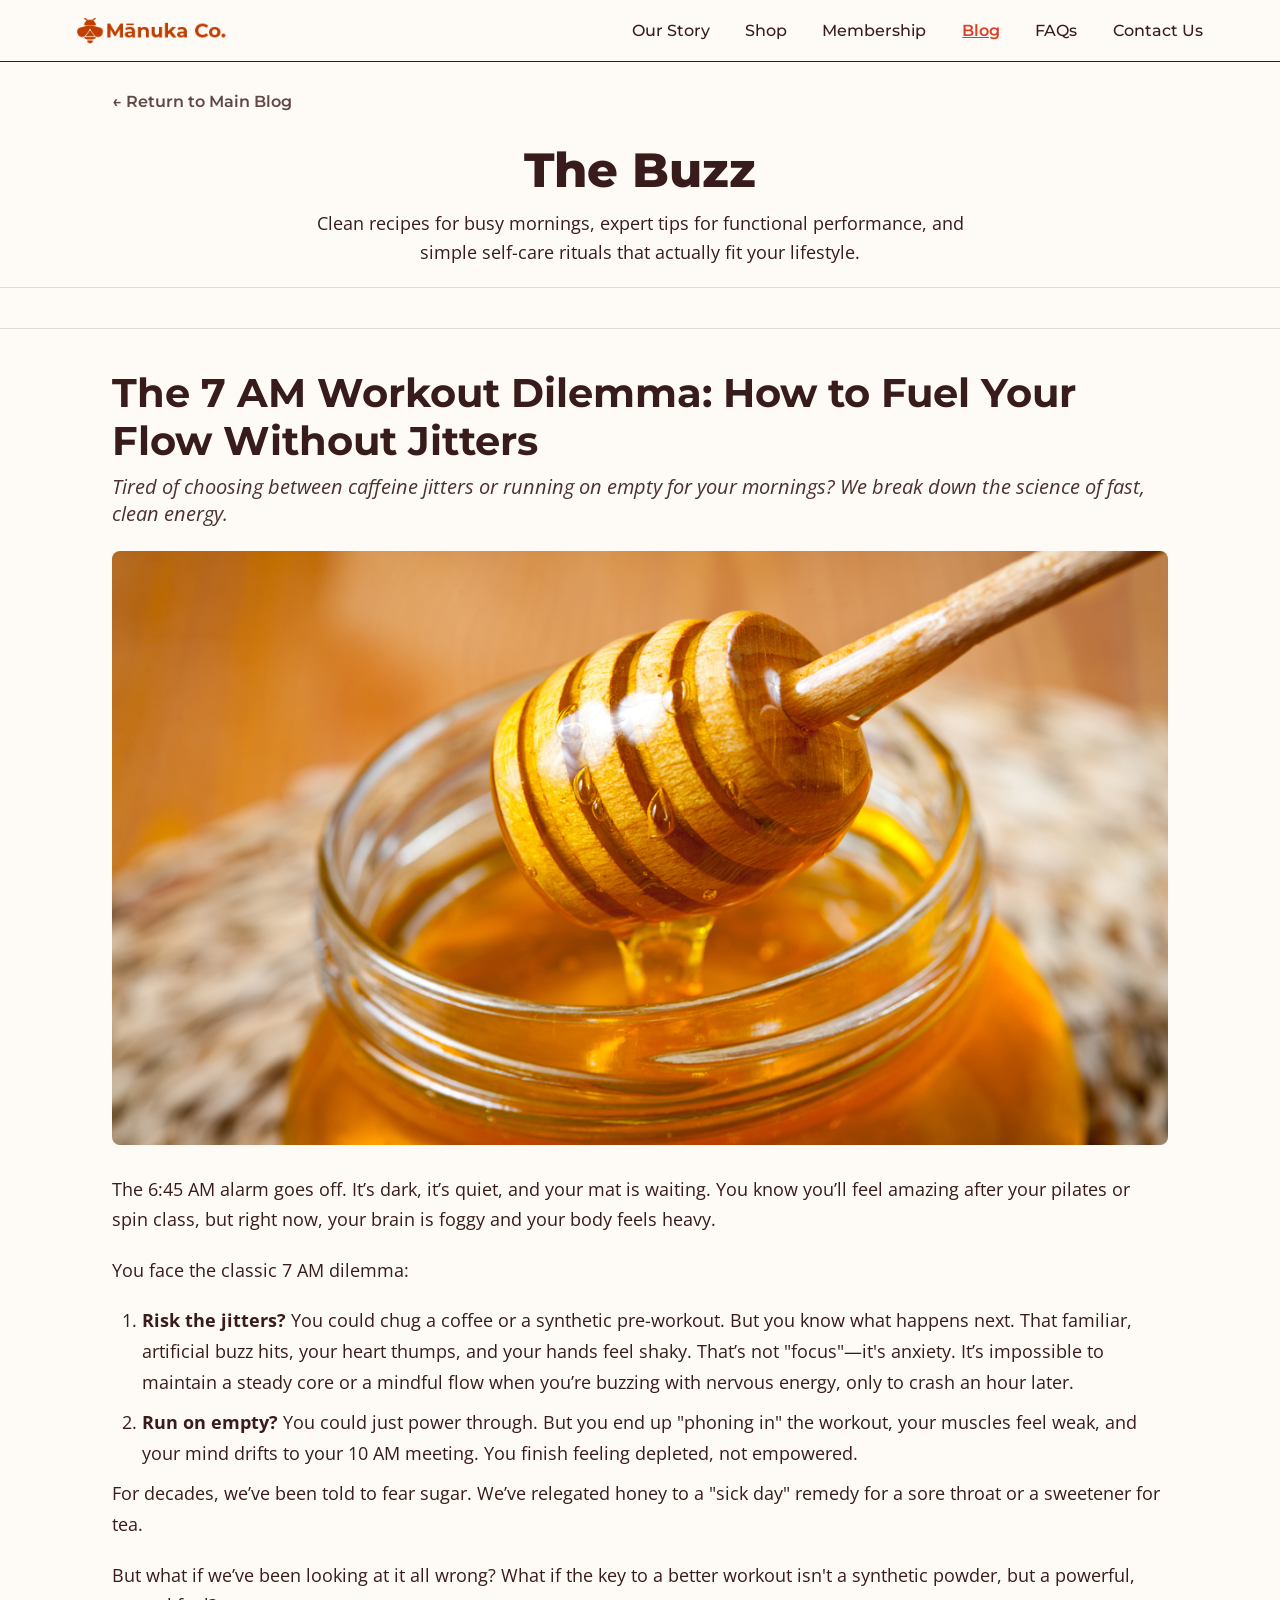
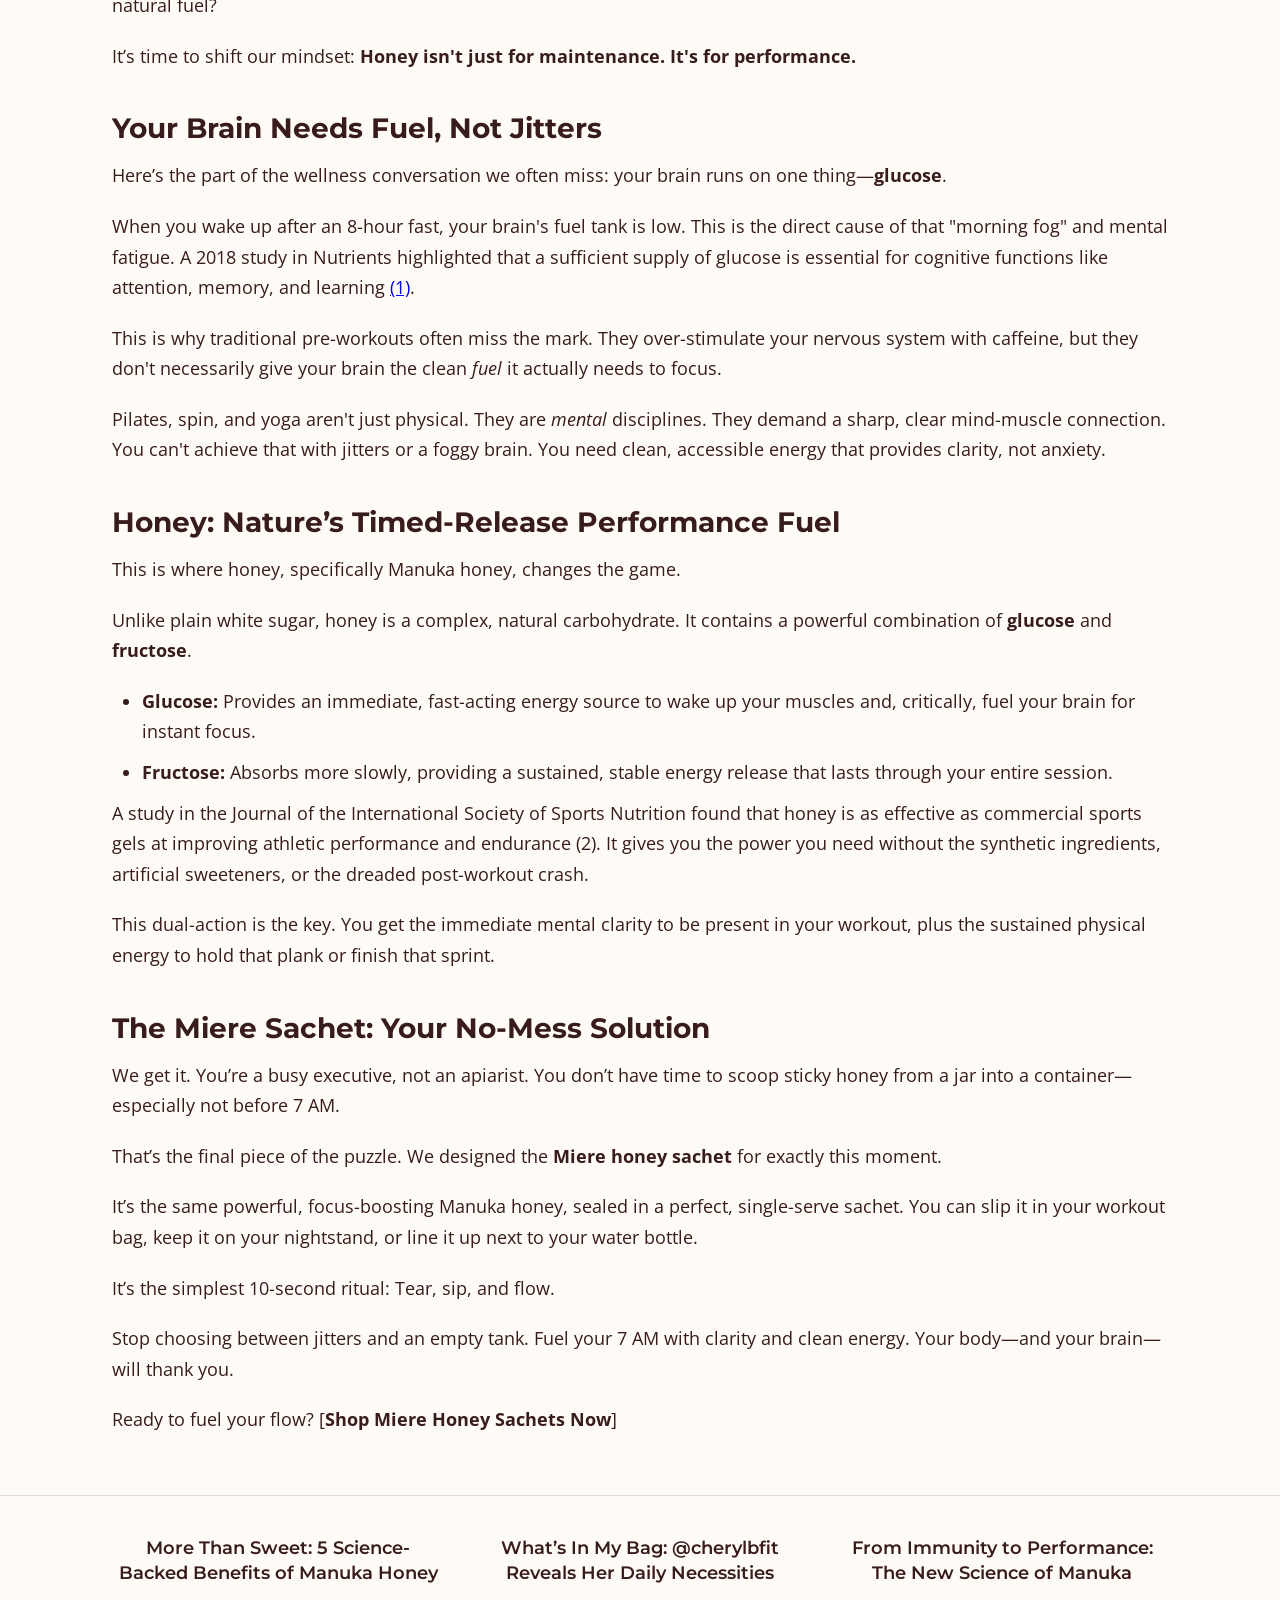
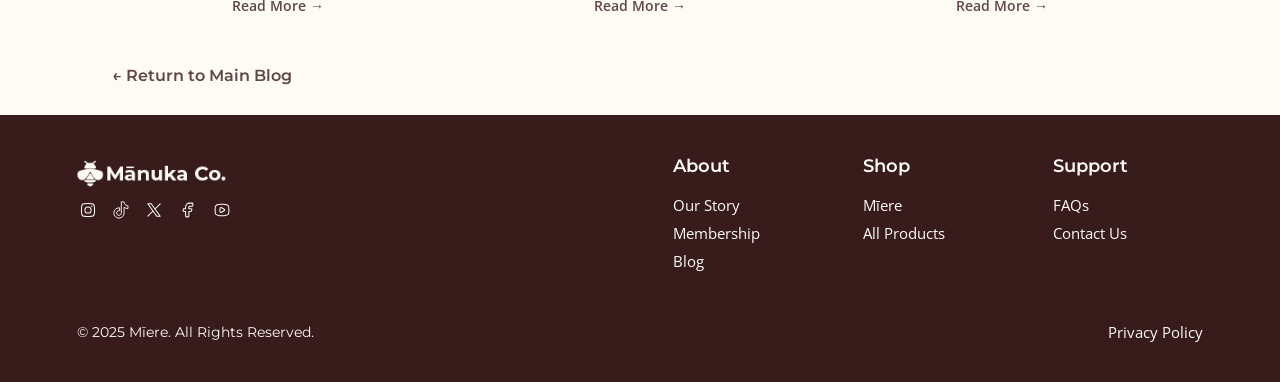
==== blog-detail.html @ 437613cb "Split blog and blog-details pages" ====
<!doctype html>
<html lang="en">
<body class="page-blog-detail">
    <meta charset="UTF-8">
    <meta name="viewport" content="width=device-width, initial-scale=1.0">
    <title>The 7 AM Workout Dilemma - Blog | Manuka Co.</title>

    <link rel="icon" type="image/x-icon" href="css/favicon/favicon.ico">
    <link rel="preconnect" href="https://fonts.googleapis.com">
    <link rel="preconnect" href="https://fonts.gstatic.com" crossorigin>
    <link href="https://fonts.googleapis.com/css2?family=Montserrat:ital,wght@0,100..900;1,100..900&family=Open+Sans:ital,wght@0,300..800;1,300..800&display=swap" rel="stylesheet">
    
    <link rel="stylesheet" href="css/global.css">
    <link rel="stylesheet" href="css/blog.css">
</head>

<body>
    <div class="page">
        <div class="container">
            <header class="navbar">
                <div class="logo">
                    <a href="index.html">
                        <img src="css/imgs/ManukaCo_Long_BloodOrange.png" alt="Mīere Logo">
                    </a>
                </div>
                <nav class="nav-links">
                    <a href="story.html" data-text="Our Story">Our Story</a>
                    <a href="shop.html" data-text="Shop">Shop</a>
                    <a href="membership.html" data-text="Membership">Membership</a>
                    <a href="blog.html" class="active" data-text="Blog">Blog</a>
                    <a href="faq.html" data-text="FAQs">FAQs</a>
                    <a href="contact.html" data-text="Contact Us">Contact Us</a>
                </nav>
                <div class="menu-toggle" id="mobile-menu">
                    <span class="bar"></span>
                    <span class="bar"></span>
                    <span class="bar"></span>
                </div>
            </header>
            

            <main class="blog-container page-blog-detail">
                
                <a href="blog.html" class="btn-return">← Return to Main Blog</a>

                <section class="blog-header">
                    <h1>The Buzz</h1>
                    <p class="lead">Clean recipes for busy mornings, expert tips for functional performance, and simple self-care rituals that actually fit your lifestyle.</p>
                </section>

                <nav class="blog-subnav">
                    </nav>

                <div class="blog-layout-wrapper">

                    <article class="blog-feature" id="feature-article">
                        <h2>The 7 AM Workout Dilemma: How to Fuel Your Flow Without Jitters</h2>
                        <p class="blurb">Tired of choosing between caffeine jitters or running on empty for your mornings? We break down the science of fast, clean energy.</p>
                        
                        <img src="css/imgs/health-benefits-of-honey.jpg" alt="Honey dipper in a jar of golden honey">

                        <div class="article-content-wrapper">
                            <div class="article-content-full">
                                <p>The 6:45 AM alarm goes off. It’s dark, it’s quiet, and your mat is waiting. You know you’ll feel amazing after your pilates or spin class, but right now, your brain is foggy and your body feels heavy.</p>
                                <p>You face the classic 7 AM dilemma:</p>
                                <ol>
                                    <li><b>Risk the jitters?</b> You could chug a coffee or a synthetic pre-workout. But you know what happens next. That familiar, artificial buzz hits, your heart thumps, and your hands feel shaky. That’s not "focus"—it's anxiety. It’s impossible to maintain a steady core or a mindful flow when you’re buzzing with nervous energy, only to crash an hour later.</li>
                                    <li><b>Run on empty?</b> You could just power through. But you end up "phoning in" the workout, your muscles feel weak, and your mind drifts to your 10 AM meeting. You finish feeling depleted, not empowered.</li>
                                </ol>
                                <p>For decades, we’ve been told to fear sugar. We’ve relegated honey to a "sick day" remedy for a sore throat or a sweetener for tea.</p>
                                <p>But what if we’ve been looking at it all wrong? What if the key to a better workout isn't a synthetic powder, but a powerful, natural fuel?</p>
                                <p>It’s time to shift our mindset: <b>Honey isn't just for maintenance. It's for performance.</b></p>

                                <h3>Your Brain Needs Fuel, Not Jitters</h3>
                                <p>Here’s the part of the wellness conversation we often miss: your brain runs on one thing—<b>glucose</b>.</p>
                                <p>When you wake up after an 8-hour fast, your brain's fuel tank is low. This is the direct cause of that "morning fog" and mental fatigue. A 2018 study in Nutrients highlighted that a sufficient supply of glucose is essential for cognitive functions like attention, memory, and learning <a href="https://pmc.ncbi.nlm.nih.gov/articles/PMC12209867/"  target="_blank" alt="link to benefits of honey in performance article">(1)</a>.</p>
                                <p>This is why traditional pre-workouts often miss the mark. They over-stimulate your nervous system with caffeine, but they don't necessarily give your brain the clean <i>fuel</i> it actually needs to focus.</p>
                                <p>Pilates, spin, and yoga aren't just physical. They are <i>mental</i> disciplines. They demand a sharp, clear mind-muscle connection. You can't achieve that with jitters or a foggy brain. You need clean, accessible energy that provides clarity, not anxiety.</p>

                                <h3>Honey: Nature’s Timed-Release Performance Fuel</h3>
                                <p>This is where honey, specifically Manuka honey, changes the game.</p>
                                <p>Unlike plain white sugar, honey is a complex, natural carbohydrate. It contains a powerful combination of <b>glucose</b> and <b>fructose</b>.</p>
                                <ul>
                                    <li><b>Glucose:</b> Provides an immediate, fast-acting energy source to wake up your muscles and, critically, fuel your brain for instant focus.</li>
                                    <li><b>Fructose:</b> Absorbs more slowly, providing a sustained, stable energy release that lasts through your entire session.</li>
                                </ul>
                                <p>A study in the Journal of the International Society of Sports Nutrition found that honey is as effective as commercial sports gels at improving athletic performance and endurance (2). It gives you the power you need without the synthetic ingredients, artificial sweeteners, or the dreaded post-workout crash.</p>
                                <p>This dual-action is the key. You get the immediate mental clarity to be present in your workout, plus the sustained physical energy to hold that plank or finish that sprint.</p>
                                
                                <h3>The Miere Sachet: Your No-Mess Solution</h3>
                                <p>We get it. You’re a busy executive, not an apiarist. You don’t have time to scoop sticky honey from a jar into a container—especially not before 7 AM.</p>
                                <p>That’s the final piece of the puzzle. We designed the <b>Miere honey sachet</b> for exactly this moment.</p>
                                <p>It’s the same powerful, focus-boosting Manuka honey, sealed in a perfect, single-serve sachet. You can slip it in your workout bag, keep it on your nightstand, or line it up next to your water bottle.</p>
                                <p>It’s the simplest 10-second ritual: Tear, sip, and flow.</p>
                                <p>Stop choosing between jitters and an empty tank. Fuel your 7 AM with clarity and clean energy. Your body—and your brain—will thank you.</p>
                                <p>Ready to fuel your flow? [<b>Shop Miere Honey Sachets Now</b>]</p>
                            </div>
                            
                            </div>

                        </article>

                </div> <section class="blog-next-grid" id="next-articles-grid">
                    <div class="next-article-item">
                        <h5>More Than Sweet: 5 Science-Backed Benefits of Manuka Honey</h5>
                        <a href="#">Read More →</a>
                    </div>
                    <div class="next-article-item">
                        <h5>What’s In My Bag: @cherylbfit Reveals Her Daily Necessities</h5>
                        <a href="#">Read More →</a>
                    </div>
                    <div class="next-article-item">
                        <h5>From Immunity to Performance: The New Science of Manuka</h5>
                        <a href="#">Read More →</a>
                    </div>
                </section>

                <a href="blog.html" class="btn-return">← Return to Main Blog</a>

            </main>

            <footer class="footer">
                <div class="footer-top">
                        <div class="footer-col footer-brand">
                            <div class="logo">
                                <a href="index.html">
                                    <img src="css/imgs/ManukaCo_Long_Cream.png" alt="Mīere Logo">
                                </a>
                            </div>
                            <div class="social-icons">
                                <img src="css/icons/instagram.svg" alt="Instagram">
                                <img src="css/icons/tiktok.svg" alt="TikTok">
                                <img src="css/icons/x.svg" alt="Twitter">
                                <img src="css/icons/facebook.svg" alt="Facebook">
                                <img src="css/icons/youtube.svg" alt="YouTube">
                            </div>
                        </div>

                        <div class="footer-col">
                            <h4>About</h4>
                            <p><a href="story.html">Our Story</a></p>
                            <p><a href="membership.html">Membership</a></p>
                            <p><a href="blog.html">Blog</p></a>
                        </div>
                        <div class="footer-col">
                            <h4>Shop</h4>
                            <p><a href="shop-detail.html">Mīere</a></p>
                            <p><a href="shop.html">All Products</a></p>
                        </div>
                        <div class="footer-col">
                            <h4>Support</h4>
                            <p><a href="faq.html">FAQs</a></p>
                            <p><a href="contact.html">Contact Us</a></p>
                        </div>
                    </div>

                    <div class="footer-bottom">
                        <p class="left">© 2025 Mīere. All Rights Reserved.</p>
                        <div class="right">
                            <p><a href=privacy-policy.html>Privacy Policy</p></a>
                        </div>
                    </div>
            </footer>
        </div>
    </div>

    <script>
        /* JavaScript for Mobile Menu Toggle */
        const menu = document.getElementById('mobile-menu');
        const navLinks = document.querySelector('.nav-links');

        menu.addEventListener('click', () => {
            navLinks.classList.toggle('active');
            menu.classList.toggle('active');
        });
    </script>
</body>
</html>
---- css/global.css ----
* {
  margin: 0;
  padding: 0;
  box-sizing: border-box;
}

html, body {
  background-color: #FEFBF6;
  font-family: 'Open Sans', sans-serif;
  color: #381B1B;
  overflow-y: auto;     
  scrollbar-width: none;      /* Firefox */
  -ms-overflow-style: none;   /* IE/Edge */
}
html::-webkit-scrollbar, body::-webkit-scrollbar {
  display: none;              /* Chrome, Safari */
}

/* Header/NavBar */
.navbar {
  display: flex;
  justify-content: space-between;
  align-items: center;
  background-color: #FEFBF6;
  border-bottom: 1px solid #381B1B;
  padding: 12px clamp(20px, 6vw, 112px);
  max-width: 1600px;
  margin: 0 auto;
  position: relative;
  z-index: 1000;
}

.logo img {
  padding-top: 5px;
  height: 32px;     
  width: auto;        
  cursor: pointer;
}

.nav-links {
  display: flex;
  gap: 35px;
}

.nav-links a {
  text-decoration: none;
  color: #381B1B;
  font-family: 'Montserrat', sans-serif;
  font-weight: 500;
  font-size: clamp(16px, 1.1vw, 20px);
  transition: color 0.3s ease, font-weight 0.2s ease;
  display: inline-block;
  position: relative;
}
.nav-links a:hover { /* Hover state */
  color: #F7C415;
  font-weight: 600;
}
.nav-links a::after { /* Prevent width shift: reserve a bit of extra space visually */
  content: attr(data-text);
  font-weight: 600;
  visibility: hidden;
  height: 0;
  overflow: hidden;
  display: block;
}
.nav-links a.active  { 
  color: #DC3E25;
  font-weight: 600;
  text-decoration: underline;
}

.menu-toggle { /* Hamburger Menu for Mobile*/
  display: none;
  flex-direction: column;
  cursor: pointer;
  gap: 5px;
}

.bar {
  height: 2.5px;
  width: 25px;
  background-color: #381B1B;
  border-radius: 1px;
  transition: all 0.3s ease;
}

@media (max-width: 900px) {
  .nav-links {
    position: absolute;
    top: 100%;
    right: 0;
    background-color: #EFE8DD;
    width: 100%;
    flex-direction: column;
    align-items: center;
    gap: 25px;
    padding: 20px 0;
    border-top: 1px solid #381B1B;
    display: none;
  }

  .nav-links.active {
    display: flex;
  }

  .menu-toggle {
    display: flex;
  }
  .menu-toggle:hover .bar {
    background-color: #F7C415;
  }
  .menu-toggle.active .bar {
    background-color: #DC3E25;
  }
  .menu-toggle.active:hover .bar {
  background-color: #F7C415;
  }
}

/* Footer */
.footer {
  background-color: #381B1B;
  color: #FEFBF6;
  font-family: 'Montserrat', sans-serif;
  padding: 40px clamp(20px, 6vw, 112px);
}

.footer-top {
  display: flex;
  justify-content: space-between;
  flex-wrap: wrap;
  gap: 40px;
  margin-bottom: 30px;
}

.footer-col {
  display: flex;
  flex-direction: column;
  gap: 8px;
  min-width: 150px;
}

.footer-col h4 {
  font-weight: 600;
  font-size: 18px;
  margin-bottom: 10px;
}

.footer-col p {
  font-size: 15px;
  cursor: pointer;
  transition: color 0.3s ease;
}
.footer-col p a {
  text-decoration: none;
  color: #FEFBF6;
  font-size: 15px;
  font-family: 'Open Sans', sans-serif;
  transition: color 0.3s ease, font-weight 0.2s ease;
}
.footer-col p a:visited {
  color: #FEFBF6;
}
.footer-col p a:hover {
  color: #F7C415;
  font-weight: 600;
}

.footer-brand {
  flex: 1;
  min-width: 200px;
}

.social-icons {
  display: flex;
  gap: 12px;
}

.social-icons img {
  height: 22px;
  width: auto;
  cursor: pointer;
  transition: filter 0.3s ease;
}
.social-icons img:hover {
  filter: brightness(0) saturate(100%) invert(77%) sepia(55%) saturate(426%) hue-rotate(5deg) brightness(102%) contrast(95%);
  transition: filter 0.3s ease;
}

.footer-bottom {
  display: flex;
  justify-content: space-between;
  align-items: center;
  flex-wrap: wrap;
  border-top: 1px solid #381B1B;
  padding-top: 20px;
  font-size: 14px;
}

.footer-bottom p {
  margin: 0;
  cursor: pointer;
  transition: color 0.3s ease;
}
.footer-bottom p a {
  text-decoration: none;
  color: #FEFBF6;
  font-size: 15px;
  font-family: 'Open Sans', sans-serif;
  transition: color 0.3s ease, font-weight 0.2s ease;
}
.footer-bottom p a:visited {
  color: #FEFBF6;
}
.footer-bottom p a:hover {
  color: #F7C415;
  font-weight: 600;
}

.footer-bottom .right {
  display: flex;
  gap: 30px;
}
.footer-bottom .right:hover {
  color: #F7C415;
  font-weight: 600;
}

@media (max-width: 900px) {
  .footer-top {
    flex-direction: column;
    align-items: flex-start;
  }

  .footer-bottom {
    flex-direction: column;
    align-items: flex-start;
    gap: 10px;
  }

  .footer-bottom .right {
    flex-wrap: wrap;
    gap: 15px;
  }

  .footer-logo {
    height: 38px;
  }
}
---- css/blog.css ----
/* ==========================================================================
   BLOG PAGE STYLES
   ========================================================================== */

:root {
    --blog-margin-x: 112px;
}

.blog-container {
    max-width: 1280px;
    margin: 0 auto;
    padding: 20px 0;
}

/* --- NEW: Return Button Style --- */
.btn-return {
    display: inline-block;
    margin: 10px 0 10px var(--blog-margin-x);
    font-family: 'Montserrat', sans-serif;
    font-weight: 600;
    font-size: 16px;
    color: var(--deep-brown);
    text-decoration: none;
    background: none;
    border: none;
    cursor: pointer;
    opacity: 0.8;
    transition: opacity 0.3s ease;
}
.btn-return:hover {
    opacity: 1;
}

/* --- Blog Header --- */
.blog-header {
    text-align: center;
    padding: 20px var(--blog-margin-x);
    border-bottom: 1px solid rgba(71, 28, 28, 0.15);
}
.blog-header h1 {
    font-size: 48px;
    font-family: 'Montserrat', sans-serif;
    font-weight: 800;
    margin: 0 0 10px;
}
.blog-header .lead {
    font-size: 18px;
    max-width: 650px;
    margin: 0 auto;
    line-height: 1.6;
    color: var(--deep-brown);
}

/* --- Sub Navigation --- */
.blog-subnav {
    display: flex;
    justify-content: center;
    gap: 30px;
    padding: 20px var(--blog-margin-x);
    border-bottom: 1px solid rgba(71, 28, 28, 0.15);
}
.subnav-link {
    font-family: 'Montserrat', sans-serif;
    font-weight: 600;
    font-size: 16px;
    text-decoration: none;
    color: var(--deep-brown);
    transition: opacity 0.3s ease;
    padding-bottom: 4px;
    border-bottom: 2px solid transparent;
}
.subnav-link:hover {
    color: #FDD803
}
.subnav-link.active {
    color: #DC3E25;
    opacity: 1;
}

/* --- Main Layout --- */
.blog-layout-wrapper {
    display: grid;
    /* This is the default 2-column layout for blog.html */
    grid-template-columns: 280px 1fr;
    gap: 48px;
    padding: 40px var(--blog-margin-x);
    transition: grid-template-columns 0.4s ease;
}

/* --- Left Column: Previous --- */
.blog-previous {
    border-right: 1px solid rgba(71, 28, 28, 0.15);
    padding-right: 24px;
    transition: opacity 0.3s ease, transform 0.3s ease;
}
.blog-previous h4 {
    font-family: 'Montserrat', sans-serif;
    font-size: 14px;
    font-weight: 700;
    text-transform: uppercase;
    letter-spacing: 0.5px;
    margin: 0 0 20px;
    color: var(--deep-brown);
}
.previous-article-item {
    margin-bottom: 24px;
}
.previous-article-item h5 {
    font-family: 'Montserrat', sans-serif;
    font-size: 18px;
    font-weight: 600;
    line-height: 1.4;
    margin: 0 0 6px;
}
.previous-article-item a {
    font-size: 14px;
    font-weight: 600;
    color: var(--deep-brown);
    text-decoration: none;
    opacity: 0.8;
}
.previous-article-item a:hover {
    text-decoration: underline;
}

/* --- Right Column: Feature Article --- */
.blog-feature h2 {
    font-family: 'Montserrat', sans-serif;
    font-size: 40px;
    font-weight: 700;
    line-height: 1.2;
    margin: 0 0 8px;
}
.blog-feature .blurb {
    font-family: 'Open Sans', sans-serif;
    font-size: 20px;
    font-style: italic;
    color: var(--deep-brown);
    opacity: 0.9;
    margin: 0 0 24px;
}
.blog-feature img {
    width: 100%;
    border-radius: 8px;
    margin-bottom: 24px;
    object-fit: cover;
}

/* --- Collapsed/Full Article State --- */

/* FIXED: This CSS syntax was nested incorrectly. */
.article-content-wrapper {
    position: relative;
}
/* This is for blog.html */
.article-content-wrapper .article-content-preview {
    max-height: 120px;
    overflow: hidden;
    transition: max-height 0.6s ease-in-out;
}
/* This is for blog-detail.html */
.article-content-wrapper .article-content-full {
    max-height: none; /* Shows full content */
}
/* This is the gradient for blog.html */
.article-content-wrapper .read-more-fade {
    position: absolute;
    bottom: 0;
    left: 0;
    width: 100%;
    height: 100px;
    background: linear-gradient(180deg, rgba(254, 251, 246, 0) 0%, var(--bg-cream) 100%);
    transition: opacity 0.3s ease;
}

/* Article Typography (Shared) */
.article-content-preview p,
.article-content-preview li,
.article-content-full p,
.article-content-full li {
    font-size: 18px;
    line-height: 1.7;
    margin-bottom: 20px;
    font-family: 'Open Sans', sans-serif;
}
.article-content-preview h3,
.article-content-full h3 {
    font-family: 'Montserrat', sans-serif;
    font-size: 28px;
    font-weight: 700;
    margin: 40px 0 15px;
}
.article-content-preview ol,
.article-content-preview ul,
.article-content-full ol,
.article-content-full ul {
    padding-left: 30px;
}
.article-content-preview li,
.article-content-full li {
    margin-bottom: 10px;
}

/* Read More Button (for blog.html) */
/* This can be an <a> tag styled as a button */
.btn-read-more {
    display: block;
    width: 160px;
    margin: 20px auto 0;
    padding: 12px 20px;
    background: var(--bg-cream);
    border: 3px solid var(--deep-brown);
    border-radius: 30px;
    font-family: 'Montserrat', sans-serif;
    font-size: 16px;
    font-weight: 800;
    color: var(--deep-brown);
    cursor: pointer;
    transition: all 0.3s ease;
    text-align: center;
    text-decoration: none;
}
.btn-read-more:hover {
    background-color: #DC3E25;
    color: #FEFBF6;
    border-color: #DC3E25;
}

/* --- Bottom "Next Grid" --- */
.blog-next-grid {
    display: none; /* Hidden by default on blog.html */
    grid-template-columns: 1fr 1fr 1fr;
    gap: 30px;
    padding: 40px var(--blog-margin-x);
    border-top: 1px solid rgba(71, 28, 28, 0.15);
    opacity: 0;
    transition: opacity 0.5s ease 0.2s;
}
.next-article-item {
    text-align: center;
}
.next-article-item h5 {
    font-family: 'Montserrat', sans-serif;
    font-size: 18px;
    font-weight: 600;
    line-height: 1.4;
    margin: 0 0 8px;
}
.next-article-item a {
    font-size: 14px;
    font-weight: 600;
    color: var(--deep-brown);
    text-decoration: none;
    opacity: 0.8;
}

/* ==========================================================================
   BLOG DETAIL PAGE OVERRIDES
   ========================================================================== */

/* This class is on the <body> of blog-detail.html */

.page-blog-detail .blog-layout-wrapper {
    /* Change to a single column */
    grid-template-columns: 1fr;
}
.page-blog-detail .blog-previous {
    /* Hide the left "Previous" column */
    display: none;
}
.page-blog-detail .read-more-fade {
    /* Hide the gradient */
    display: none;
}
.page-blog-detail .btn-read-more {
    /* Hide the "Read More" button */
    display: none;
}
.page-blog-detail .blog-next-grid {
    /* Show the bottom 3-column grid */
    display: grid;
    opacity: 1;
}

/* ==========================================================================
   RESPONSIVE (Mobile @ 900px)
   ========================================================================== */

@media (max-width: 900px) {
    :root {
        --blog-margin-x: 24px; /* Reduce page padding for mobile */
    }

    .btn-return {
        margin: 10px 0 10px var(--blog-margin-x);
    }

    .blog-header h1 {
        font-size: 40px;
    }
    .blog-header .lead {
        font-size: 16px;
    }
    .blog-subnav {
        gap: 12px;
        justify-content: space-around;
    }
    .subnav-link {
        font-size: 14px;
    }

    /* --- Stacked Layout for Mobile (Both pages) --- */
    .blog-layout-wrapper {
        display: flex;
        flex-direction: column;
        gap: 40px;
        padding-top: 30px;
    }
    .blog-feature {
        order: 1; /* Show feature article first */
    }
    .blog-previous {
        order: 2; /* Show "Previous" list second */
        border-right: none;
        border-top: 1px solid rgba(71, 28, 28, 0.15);
        padding-right: 0;
        padding-top: 30px;
    }
    .blog-previous h4 {
        text-align: center;
    }
    .blog-feature h2 {
        font-size: 32px;
    }
    .blog-feature .blurb {
        font-size: 18px;
    }
    .article-content-preview p,
    .article-content-preview li,
    .article-content-full p,
    .article-content-full li {
        font-size: 16px;
    }
    .article-content-preview h3,
    .article-content-full h3 {
        font-size: 24px;
    }

    /* --- Bottom Grid on Mobile (Both pages) --- */
    .blog-next-grid {
        grid-template-columns: 1fr;
        gap: 24px;
    }
    .next-article-item {
        border-bottom: 1px solid rgba(71, 28, 28, 0.1);
        padding-bottom: 20px;
    }
    .next-article-item:last-child {
        border-bottom: none;
    }
}
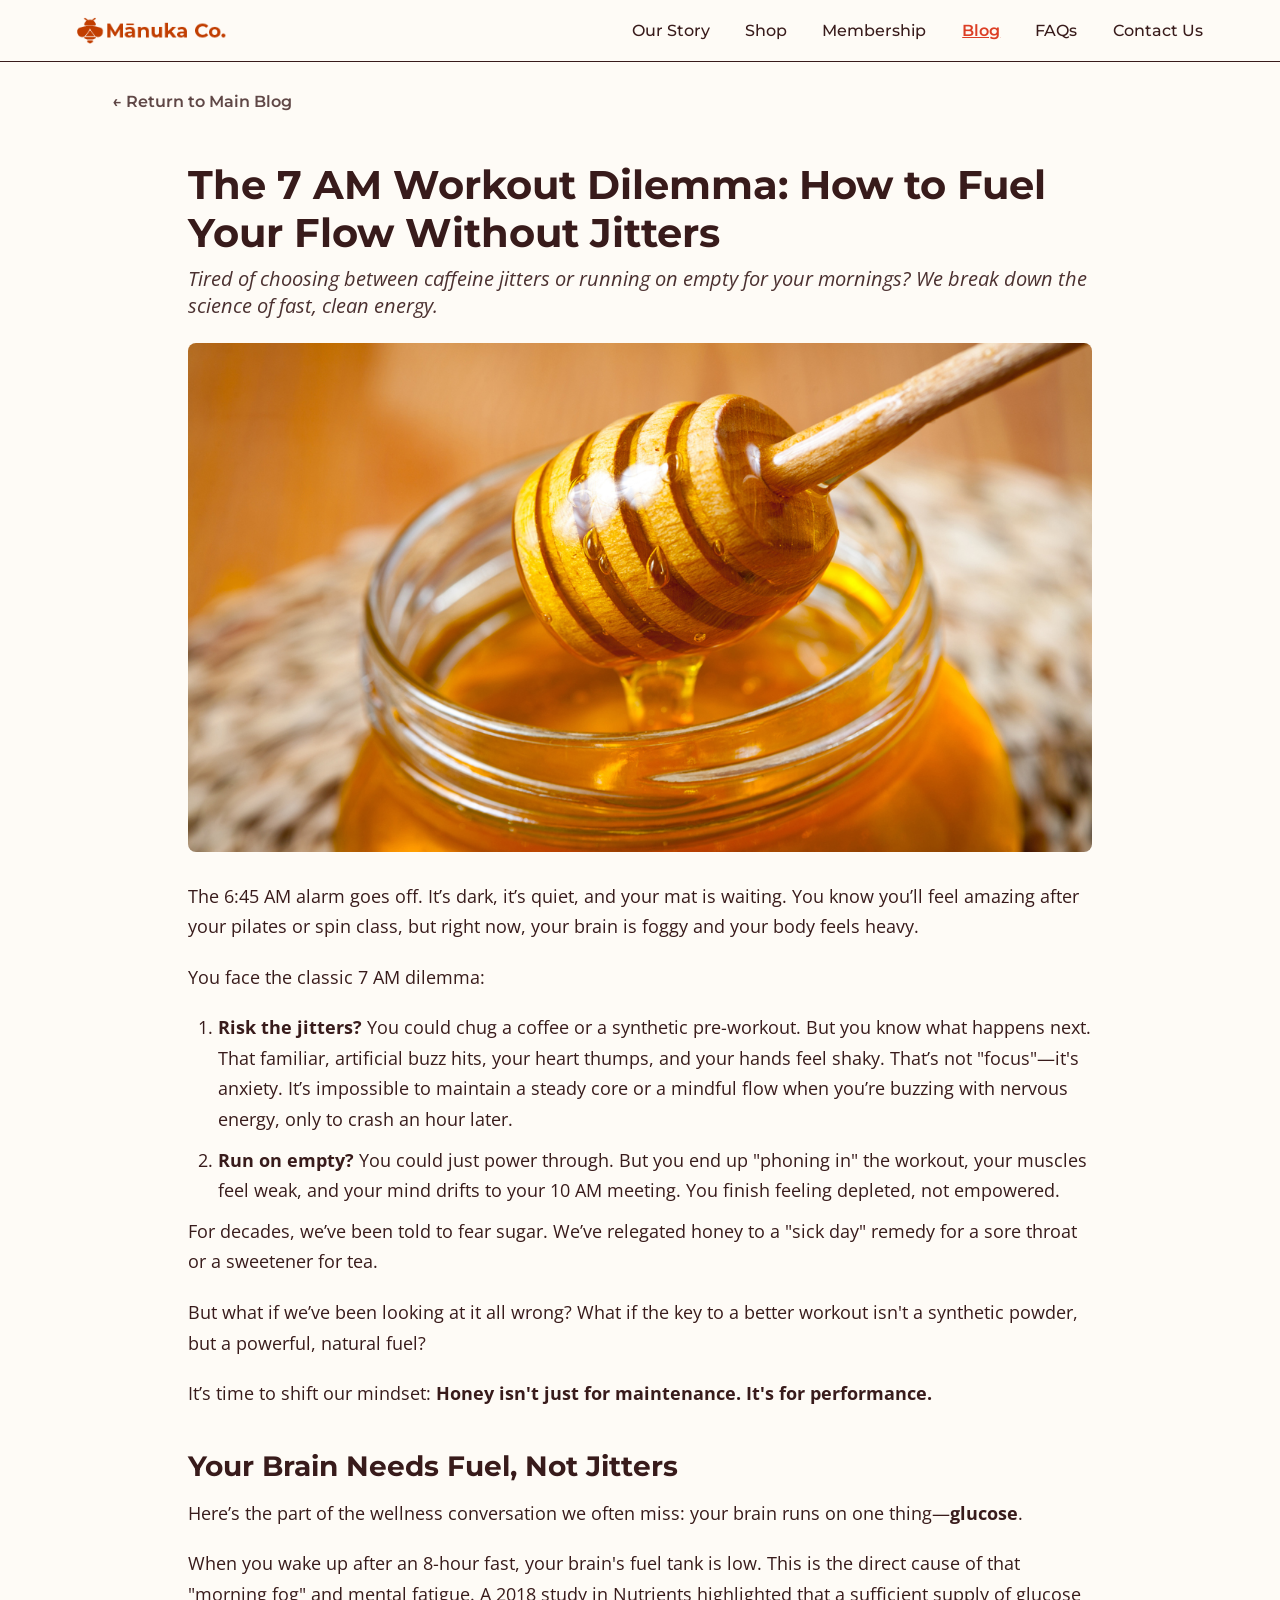
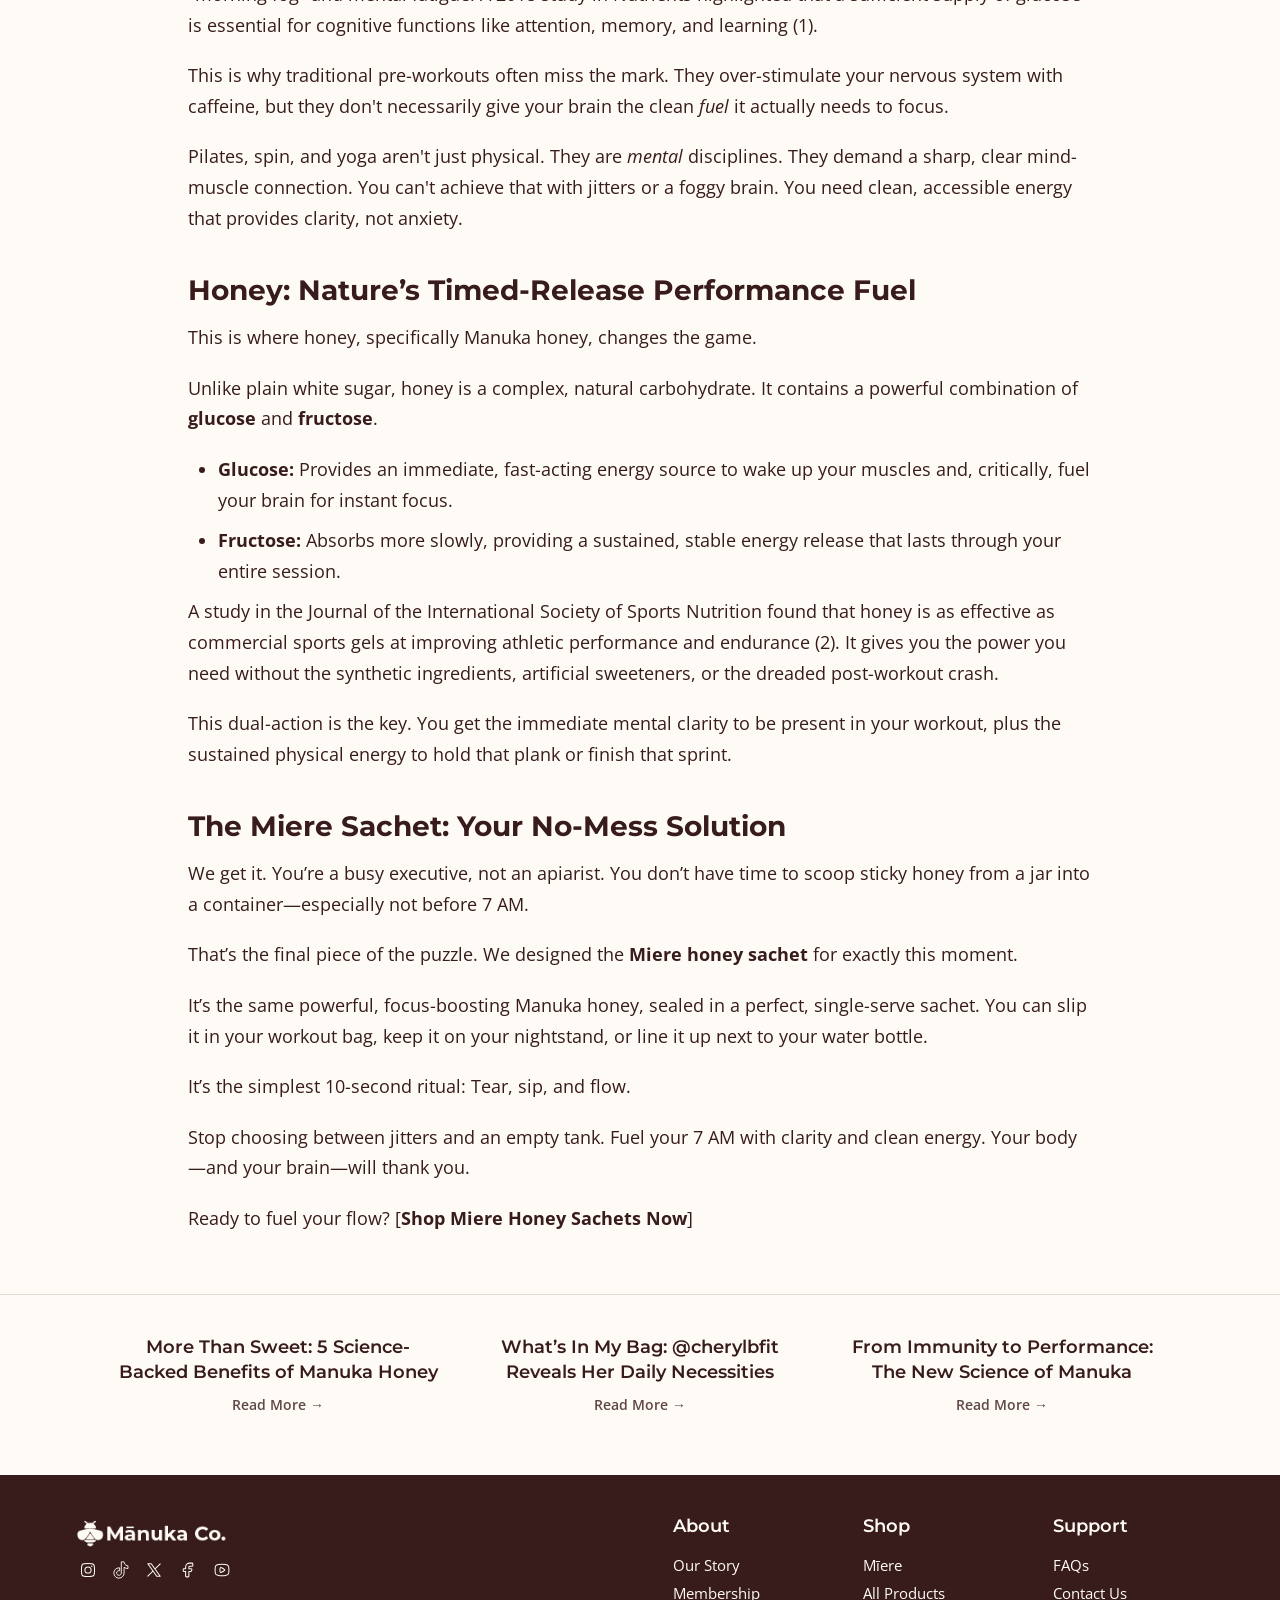
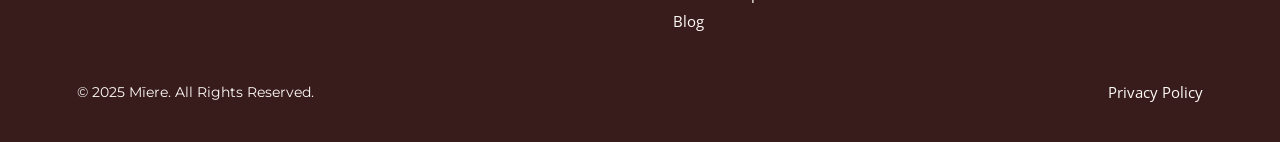
==== commit ef6047bc: "Separated both pages + styled Fixed issues that occurred when splitting the pages.  Added animation " ====
--- a/blog-detail.html
+++ b/blog-detail.html
@@ -11,7 +11,7 @@
     <link href="https://fonts.googleapis.com/css2?family=Montserrat:ital,wght@0,100..900;1,100..900&family=Open+Sans:ital,wght@0,300..800;1,300..800&display=swap" rel="stylesheet">
     
     <link rel="stylesheet" href="css/global.css">
-    <link rel="stylesheet" href="css/blog.css">
+    <link rel="stylesheet" href="css/blog-detail.css">
 </head>
 
 <body>
@@ -39,84 +39,68 @@
             </header>
             
 
-            <main class="blog-container page-blog-detail">
+            <main class="blog-container">
                 
                 <a href="blog.html" class="btn-return">← Return to Main Blog</a>
 
-                <section class="blog-header">
-                    <h1>The Buzz</h1>
-                    <p class="lead">Clean recipes for busy mornings, expert tips for functional performance, and simple self-care rituals that actually fit your lifestyle.</p>
-                </section>
-
-                <nav class="blog-subnav">
-                    </nav>
-
-                <div class="blog-layout-wrapper">
-
-                    <article class="blog-feature" id="feature-article">
+                <div class="blog-detail-wrapper">
+                    <article class="blog-feature-full">
                         <h2>The 7 AM Workout Dilemma: How to Fuel Your Flow Without Jitters</h2>
                         <p class="blurb">Tired of choosing between caffeine jitters or running on empty for your mornings? We break down the science of fast, clean energy.</p>
                         
                         <img src="css/imgs/health-benefits-of-honey.jpg" alt="Honey dipper in a jar of golden honey">
 
-                        <div class="article-content-wrapper">
-                            <div class="article-content-full">
-                                <p>The 6:45 AM alarm goes off. It’s dark, it’s quiet, and your mat is waiting. You know you’ll feel amazing after your pilates or spin class, but right now, your brain is foggy and your body feels heavy.</p>
-                                <p>You face the classic 7 AM dilemma:</p>
-                                <ol>
-                                    <li><b>Risk the jitters?</b> You could chug a coffee or a synthetic pre-workout. But you know what happens next. That familiar, artificial buzz hits, your heart thumps, and your hands feel shaky. That’s not "focus"—it's anxiety. It’s impossible to maintain a steady core or a mindful flow when you’re buzzing with nervous energy, only to crash an hour later.</li>
-                                    <li><b>Run on empty?</b> You could just power through. But you end up "phoning in" the workout, your muscles feel weak, and your mind drifts to your 10 AM meeting. You finish feeling depleted, not empowered.</li>
-                                </ol>
-                                <p>For decades, we’ve been told to fear sugar. We’ve relegated honey to a "sick day" remedy for a sore throat or a sweetener for tea.</p>
-                                <p>But what if we’ve been looking at it all wrong? What if the key to a better workout isn't a synthetic powder, but a powerful, natural fuel?</p>
-                                <p>It’s time to shift our mindset: <b>Honey isn't just for maintenance. It's for performance.</b></p>
+                        <div class="article-content-full">
+                            <p>The 6:45 AM alarm goes off. It’s dark, it’s quiet, and your mat is waiting. You know you’ll feel amazing after your pilates or spin class, but right now, your brain is foggy and your body feels heavy.</p>
+                            <p>You face the classic 7 AM dilemma:</p>
+                            <ol>
+                                <li><b>Risk the jitters?</b> You could chug a coffee or a synthetic pre-workout. But you know what happens next. That familiar, artificial buzz hits, your heart thumps, and your hands feel shaky. That’s not "focus"—it's anxiety. It’s impossible to maintain a steady core or a mindful flow when you’re buzzing with nervous energy, only to crash an hour later.</li>
+                                <li><b>Run on empty?</b> You could just power through. But you end up "phoning in" the workout, your muscles feel weak, and your mind drifts to your 10 AM meeting. You finish feeling depleted, not empowered.</li>
+                            </ol>
+                            <p>For decades, we’ve been told to fear sugar. We’ve relegated honey to a "sick day" remedy for a sore throat or a sweetener for tea.</p>
+                            <p>But what if we’ve been looking at it all wrong? What if the key to a better workout isn't a synthetic powder, but a powerful, natural fuel?</p>
+                            <p>It’s time to shift our mindset: <b>Honey isn't just for maintenance. It's for performance.</b></p>
 
-                                <h3>Your Brain Needs Fuel, Not Jitters</h3>
-                                <p>Here’s the part of the wellness conversation we often miss: your brain runs on one thing—<b>glucose</b>.</p>
-                                <p>When you wake up after an 8-hour fast, your brain's fuel tank is low. This is the direct cause of that "morning fog" and mental fatigue. A 2018 study in Nutrients highlighted that a sufficient supply of glucose is essential for cognitive functions like attention, memory, and learning <a href="https://pmc.ncbi.nlm.nih.gov/articles/PMC12209867/"  target="_blank" alt="link to benefits of honey in performance article">(1)</a>.</p>
-                                <p>This is why traditional pre-workouts often miss the mark. They over-stimulate your nervous system with caffeine, but they don't necessarily give your brain the clean <i>fuel</i> it actually needs to focus.</p>
-                                <p>Pilates, spin, and yoga aren't just physical. They are <i>mental</i> disciplines. They demand a sharp, clear mind-muscle connection. You can't achieve that with jitters or a foggy brain. You need clean, accessible energy that provides clarity, not anxiety.</p>
+                            <h3>Your Brain Needs Fuel, Not Jitters</h3>
+                            <p>Here’s the part of the wellness conversation we often miss: your brain runs on one thing—<b>glucose</b>.</p>
+                            <p>When you wake up after an 8-hour fast, your brain's fuel tank is low. This is the direct cause of that "morning fog" and mental fatigue. A 2018 study in Nutrients highlighted that a sufficient supply of glucose is essential for cognitive functions like attention, memory, and learning (1).</p>
+                            <p>This is why traditional pre-workouts often miss the mark. They over-stimulate your nervous system with caffeine, but they don't necessarily give your brain the clean <i>fuel</i> it actually needs to focus.</p>
+                            <p>Pilates, spin, and yoga aren't just physical. They are <i>mental</i> disciplines. They demand a sharp, clear mind-muscle connection. You can't achieve that with jitters or a foggy brain. You need clean, accessible energy that provides clarity, not anxiety.</p>
 
-                                <h3>Honey: Nature’s Timed-Release Performance Fuel</h3>
-                                <p>This is where honey, specifically Manuka honey, changes the game.</p>
-                                <p>Unlike plain white sugar, honey is a complex, natural carbohydrate. It contains a powerful combination of <b>glucose</b> and <b>fructose</b>.</p>
-                                <ul>
-                                    <li><b>Glucose:</b> Provides an immediate, fast-acting energy source to wake up your muscles and, critically, fuel your brain for instant focus.</li>
-                                    <li><b>Fructose:</b> Absorbs more slowly, providing a sustained, stable energy release that lasts through your entire session.</li>
-                                </ul>
-                                <p>A study in the Journal of the International Society of Sports Nutrition found that honey is as effective as commercial sports gels at improving athletic performance and endurance (2). It gives you the power you need without the synthetic ingredients, artificial sweeteners, or the dreaded post-workout crash.</p>
-                                <p>This dual-action is the key. You get the immediate mental clarity to be present in your workout, plus the sustained physical energy to hold that plank or finish that sprint.</p>
-                                
-                                <h3>The Miere Sachet: Your No-Mess Solution</h3>
-                                <p>We get it. You’re a busy executive, not an apiarist. You don’t have time to scoop sticky honey from a jar into a container—especially not before 7 AM.</p>
-                                <p>That’s the final piece of the puzzle. We designed the <b>Miere honey sachet</b> for exactly this moment.</p>
-                                <p>It’s the same powerful, focus-boosting Manuka honey, sealed in a perfect, single-serve sachet. You can slip it in your workout bag, keep it on your nightstand, or line it up next to your water bottle.</p>
-                                <p>It’s the simplest 10-second ritual: Tear, sip, and flow.</p>
-                                <p>Stop choosing between jitters and an empty tank. Fuel your 7 AM with clarity and clean energy. Your body—and your brain—will thank you.</p>
-                                <p>Ready to fuel your flow? [<b>Shop Miere Honey Sachets Now</b>]</p>
-                            </div>
+                            <h3>Honey: Nature’s Timed-Release Performance Fuel</h3>
+                            <p>This is where honey, specifically Manuka honey, changes the game.</p>
+                            <p>Unlike plain white sugar, honey is a complex, natural carbohydrate. It contains a powerful combination of <b>glucose</b> and <b>fructose</b>.</p>
+                            <ul>
+                                <li><b>Glucose:</b> Provides an immediate, fast-acting energy source to wake up your muscles and, critically, fuel your brain for instant focus.</li>
+                                <li><b>Fructose:</b> Absorbs more slowly, providing a sustained, stable energy release that lasts through your entire session.</li>
+                            </ul>
+                            <p>A study in the Journal of the International Society of Sports Nutrition found that honey is as effective as commercial sports gels at improving athletic performance and endurance (2). It gives you the power you need without the synthetic ingredients, artificial sweeteners, or the dreaded post-workout crash.</p>
+                            <p>This dual-action is the key. You get the immediate mental clarity to be present in your workout, plus the sustained physical energy to hold that plank or finish that sprint.</p>
                             
-                            </div>
-
-                        </article>
-
-                </div> <section class="blog-next-grid" id="next-articles-grid">
+                            <h3>The Miere Sachet: Your No-Mess Solution</h3>
+                            <p>We get it. You’re a busy executive, not an apiarist. You don’t have time to scoop sticky honey from a jar into a container—especially not before 7 AM.</p>
+                            <p>That’s the final piece of the puzzle. We designed the <b>Miere honey sachet</b> for exactly this moment.</p>
+                            <p>It’s the same powerful, focus-boosting Manuka honey, sealed in a perfect, single-serve sachet. You can slip it in your workout bag, keep it on your nightstand, or line it up next to your water bottle.</p>
+                            <p>It’s the simplest 10-second ritual: Tear, sip, and flow.</p>
+                            <p>Stop choosing between jitters and an empty tank. Fuel your 7 AM with clarity and clean energy. Your body—and your brain—will thank you.</p>
+                            <p>Ready to fuel your flow? [<b>Shop Miere Honey Sachets Now</b>]</p>
+                        </div>
+                        <button id="scrollTopBtn" title="Go to top">↑</button>
+                    </article>
+                </div> <section class="blog-next-grid">
                     <div class="next-article-item">
                         <h5>More Than Sweet: 5 Science-Backed Benefits of Manuka Honey</h5>
-                        <a href="#">Read More →</a>
+                        <a href="blog-detail.html">Read More →</a>
                     </div>
                     <div class="next-article-item">
                         <h5>What’s In My Bag: @cherylbfit Reveals Her Daily Necessities</h5>
-                        <a href="#">Read More →</a>
+                        <a href="blog-detail.html">Read More →</a>
                     </div>
                     <div class="next-article-item">
                         <h5>From Immunity to Performance: The New Science of Manuka</h5>
-                        <a href="#">Read More →</a>
+                        <a href="blog-detail.html">Read More →</a>
                     </div>
                 </section>
-
-                <a href="blog.html" class="btn-return">← Return to Main Blog</a>
-
             </main>
 
             <footer class="footer">
@@ -173,6 +157,23 @@
             navLinks.classList.toggle('active');
             menu.classList.toggle('active');
         });
+
+        /* JavaScript for Scroll to Top Button */
+        const scrollTopBtn = document.getElementById('scrollTopBtn');
+
+        // Show button when user scrolls down
+        window.onscroll = function() {
+            if (document.body.scrollTop > 100 || document.documentElement.scrollTop > 100) {
+                scrollTopBtn.style.display = "block";
+            } else {
+                scrollTopBtn.style.display = "none";
+            }
+        };
+
+        // Scroll to top when clicked
+        scrollTopBtn.addEventListener('click', () => {
+            window.scrollTo({top: 0, behavior: 'smooth'});
+        });
     </script>
 </body>
 </html>
--- a/css/blog-detail.css
+++ b/css/blog-detail.css
@@ -0,0 +1,199 @@
+/* ==========================================================================
+   BLOG PAGE STYLES
+   ========================================================================== */
+
+:root {
+    --blog-margin-x: 112px;
+}
+
+.blog-container {
+    max-width: 1280px;
+    margin: 0 auto;
+    padding: 20px 0;
+}
+
+/* --- NEW: Return Button Style --- */
+.btn-return {
+    display: inline-block;
+    margin: 10px 0 10px var(--blog-margin-x);
+    font-family: 'Montserrat', sans-serif;
+    font-weight: 600;
+    font-size: 16px;
+    color: var(--deep-brown);
+    text-decoration: none;
+    background: none;
+    border: none;
+    cursor: pointer;
+    opacity: 0.8;
+    transition: opacity 0.3s ease;
+}
+.btn-return:hover {
+    opacity: 1;
+}
+
+/* --- Blog Header --- */
+.blog-header {
+    text-align: center;
+    padding: 20px var(--blog-margin-x);
+    border-bottom: 1px solid rgba(71, 28, 28, 0.15);
+}
+.blog-header h1 {
+    font-size: 48px;
+    font-family: 'Montserrat', sans-serif;
+    font-weight: 800;
+    margin: 0 0 10px;
+}
+.blog-header .lead {
+    font-size: 18px;
+    max-width: 650px;
+    margin: 0 auto;
+    line-height: 1.6;
+    color: var(--deep-brown);
+}
+
+/* --- Main Layout --- */
+.blog-detail-wrapper {
+    /* This centers the single article */
+    max-width: 1128px; /* Width of the expanded article */
+    margin: 0 auto; /* Center the wrapper */
+    padding: 40px var(--blog-margin-x);
+}
+/* --- Full Feature Article --- */
+.blog-feature-full h2 {
+    font-family: 'Montserrat', sans-serif;
+    font-size: 40px;
+    font-weight: 700;
+    line-height: 1.2;
+    margin: 0 0 8px;
+}
+.blog-feature-full .blurb {
+    font-family: 'Open Sans', sans-serif;
+    font-size: 20px;
+    font-style: italic;
+    color: var(--deep-brown);
+    opacity: 0.9;
+    margin: 0 0 24px;
+}
+.blog-feature-full img {
+    width: 100%;
+    border-radius: 8px;
+    margin-bottom: 24px;
+    object-fit: cover;
+}
+
+/* --- Full Article Typography --- */
+.article-content-full p,
+.article-content-full li {
+    font-size: 18px;
+    line-height: 1.7;
+    margin-bottom: 20px;
+    font-family: 'Open Sans', sans-serif;
+}
+.article-content-full h3 {
+    font-family: 'Montserrat', sans-serif;
+    font-size: 28px;
+    font-weight: 700;
+    margin: 40px 0 15px;
+}
+.article-content-full ol,
+.article-content-full ul {
+    padding-left: 30px;
+}
+.article-content-full li {
+    margin-bottom: 10px;
+}
+
+/* --- Bottom "Next Grid" --- */
+.blog-next-grid {
+    display: grid; /* Visible by default on this page */
+    grid-template-columns: 1fr 1fr 1fr;
+    gap: 30px;
+    padding: 40px var(--blog-margin-x);
+    border-top: 1px solid rgba(71, 28, 28, 0.15);
+}
+.next-article-item {
+    text-align: center;
+}
+.next-article-item h5 {
+    font-family: 'Montserrat', sans-serif;
+    font-size: 18px;
+    font-weight: 600;
+    line-height: 1.4;
+    margin: 0 0 8px;
+}
+.next-article-item a {
+    font-size: 14px;
+    font-weight: 600;
+    color: var(--deep-brown);
+    text-decoration: none;
+    opacity: 0.8;
+}
+.next-article-item a:hover {
+    text-decoration: underline;
+}
+
+/* --- Scroll to Top Button --- */
+#scrollTopBtn {
+    display: none; /* Hidden by default */
+    position: fixed;
+    bottom: 30px;
+    right: 30px;
+    z-index: 100;
+    border: none;
+    outline: none;
+    background-color: var(--deep-brown);
+    color: white;
+    cursor: pointer;
+    padding: 0;
+    border-radius: 50%;
+    width: 50px;
+    height: 50px;
+    font-size: 24px;
+    line-height: 50px;
+    text-align: center;
+    transition: background-color 0.3s ease;
+}
+#scrollTopBtn:hover {
+    background-color: #DC3E25;
+}
+
+/* ==========================================================================
+   RESPONSIVE (Mobile @ 900px)
+   ========================================================================== */
+
+@media (max-width: 900px) {
+    :root {
+        --blog-margin-x: 24px; /* Reduce page padding */
+    }
+
+    .btn-return {
+        margin: 10px 0 10px var(--blog-margin-x);
+    }
+    
+    .blog-header h1 {
+        font-size: 40px;
+    }
+    .blog-header .lead {
+        font-size: 16px;
+    }
+    .article-content-full p,
+    .article-content-full li {
+        font-size: 16px;
+    }
+    .article-content-full h3 {
+        font-size: 24px;
+    }
+
+    /* --- Bottom Grid on Mobile --- */
+    .blog-next-grid {
+        grid-template-columns: 1fr; /* Stack the 3 "Next" articles */
+        gap: 24px;
+    }
+    .next-article-item {
+        border-bottom: 1px solid rgba(71, 28, 28, 0.1);
+        padding-bottom: 20px;
+    }
+    .next-article-item:last-child {
+        border-bottom: none;
+    }
+}
